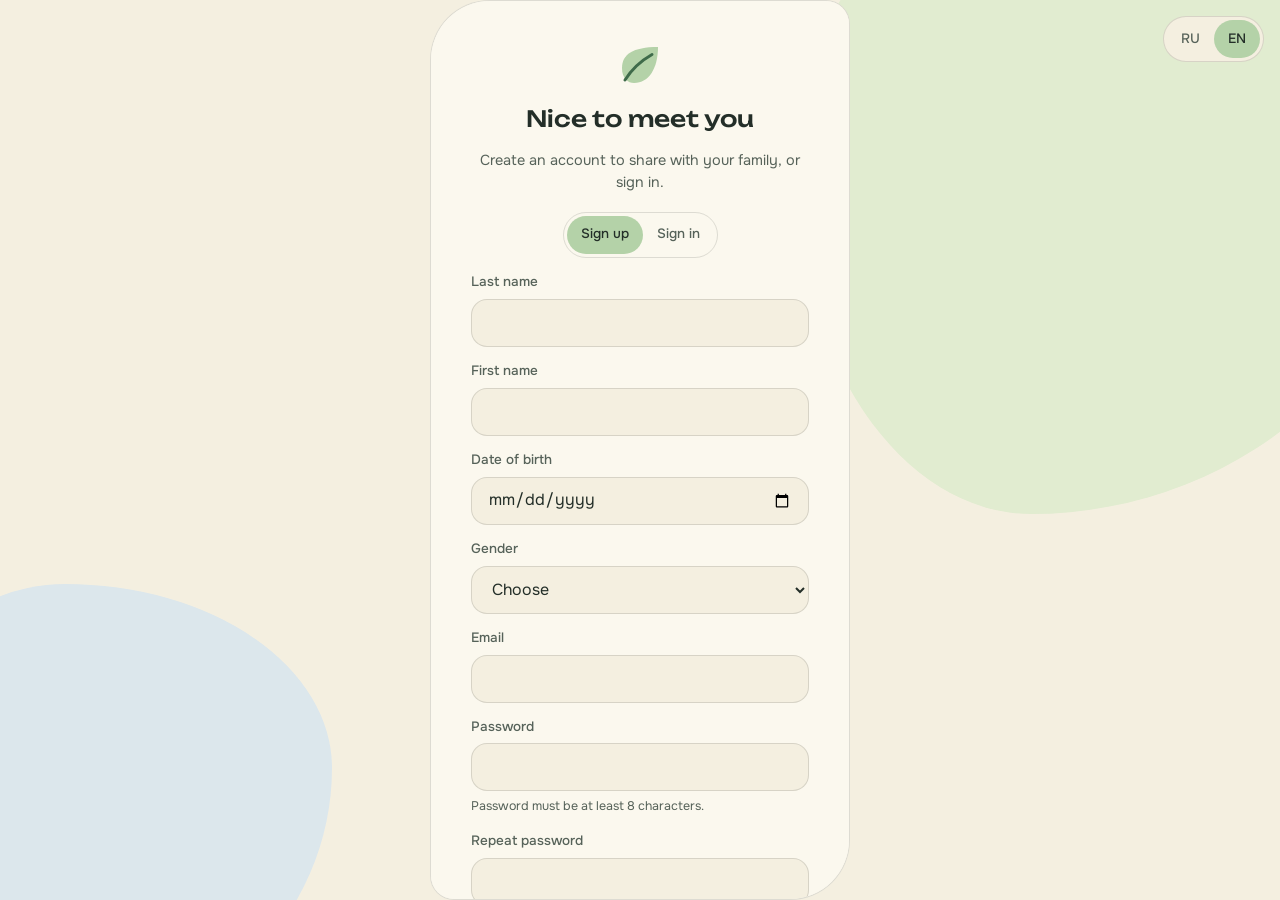
==== index.html @ 19966104 "Add files via upload" ====
<!doctype html>
<html lang="ru">
<head>
  <meta charset="utf-8">
  <meta name="viewport" content="width=device-width, initial-scale=1, viewport-fit=cover">
  <title>Comfortable life</title>
  <meta name="description" content="Comfortable life: дом, заметки, календарь, спорт и здоровье в одном приложении.">
  <meta name="theme-color" content="#F4EFE0" media="(prefers-color-scheme: light)">
  <meta name="theme-color" content="#131A16" media="(prefers-color-scheme: dark)">
  <meta name="color-scheme" content="light dark">
  <meta name="mobile-web-app-capable" content="yes">
  <meta name="apple-mobile-web-app-capable" content="yes">
  <meta name="apple-mobile-web-app-title" content="Comfortable life">
  <meta name="apple-mobile-web-app-status-bar-style" content="default">
  <link rel="manifest" href="manifest.webmanifest">
  <link rel="icon" href="icons/icon.svg" type="image/svg+xml">
  <link rel="apple-touch-icon" href="icons/apple-touch-icon.png">
  <link rel="preconnect" href="https://fonts.googleapis.com">
  <link rel="preconnect" href="https://fonts.gstatic.com" crossorigin>
  <link rel="stylesheet" href="https://fonts.googleapis.com/css2?family=Onest:wght@300;400;500;600&family=Unbounded:wght@400;500;600&display=swap">
  <link rel="stylesheet" href="css/app.css">
</head>
<body>
  <div id="app" class="app" hidden>
    <div class="main-col">
      <header class="top" id="top"></header>
      <main id="view" tabindex="-1"></main>
    </div>
    <nav class="tabbar" id="tabbar"></nav>
  </div>
  <div id="gate" class="gate" hidden></div>
  <div id="toast" role="status" aria-live="polite"></div>
  <noscript><p style="padding:24px;font-family:system-ui,sans-serif">Для работы приложения нужен JavaScript. / This app needs JavaScript.</p></noscript>

  <script src="config.js"></script>
  <script src="js/i18n.js"></script>
  <script src="js/store.js"></script>
  <script src="js/ui.js"></script>
  <script src="js/logic.js"></script>
  <script src="js/e2e.js"></script>
  <script src="js/sync.js"></script>
  <script src="js/account.js"></script>
  <script src="js/auth-ui.js"></script>
  <script src="js/keyboard.js"></script>
  <script src="js/yandex.js"></script>
  <script src="js/view-today.js"></script>
  <script src="js/view-home.js"></script>
  <script src="js/view-notes.js"></script>
  <script src="js/view-calendar.js"></script>
  <script src="js/view-sport.js"></script>
  <script src="js/view-health.js"></script>
  <script src="js/view-family.js"></script>
  <script src="js/view-settings.js"></script>
  <script src="js/assistant.js"></script>
  <script src="js/app.js"></script>
</body>
</html>
---- css/app.css ----
/* Comfortable life — стили приложения. Те же цвета, шрифты и формы, что на сайте:
   кремовый фон, светло-зелёный, серо-голубой, текучие асимметричные углы, тёмный лесной акцент. */
:root {
  --bg: #F4EFE0;
  --bg-2: #EEF0DC;
  --bg-3: #EBEEE2;
  --surface: #FBF8EE;
  --ink: #232E28;
  --muted: #566259;
  --sage: #B4D2A8;
  --leaf: #3F6B4A;
  --mist: #9BB3C1;
  --mist-ink: #3C5C70;
  --tint-sage: #E1ECD0;
  --tint-mist: #DCE7EC;
  --wild: #2A4634;
  --wild-ink: #EEF1E2;
  --wild-accent: #BBD8A2;
  --line: rgba(35, 46, 40, 0.14);
  --warn: #9A4B2E;
  --display: "Unbounded", "Onest", system-ui, sans-serif;
  --body: "Onest", system-ui, -apple-system, "Segoe UI", sans-serif;
  --side: 264px;
  --tab-h: 68px;
  --sat: env(safe-area-inset-top, 0px);
  --sab: env(safe-area-inset-bottom, 0px);
  --sal: env(safe-area-inset-left, 0px);
  --sar: env(safe-area-inset-right, 0px);
  color-scheme: light;
}
@media (prefers-color-scheme: dark) {
  :root {
    --bg: #131A16; --bg-2: #161E19; --bg-3: #151D1C; --surface: #1D2823; --ink: #ECE9DA; --muted: #A5B0A7;
    --sage: #4F7A55; --leaf: #A9CF9E; --mist: #4F6E80; --mist-ink: #ABC5D4; --tint-sage: #223228; --tint-mist: #1E2D36;
    --wild: #0F1A13; --wild-ink: #EBEEDD; --wild-accent: #B9D6A0; --line: rgba(236, 233, 218, 0.16); --warn: #E3A184;
    color-scheme: dark;
  }
}

* { box-sizing: border-box; }
[hidden] { display: none !important; }
html { -webkit-text-size-adjust: 100%; text-size-adjust: 100%; }
body {
  margin: 0;
  background-color: var(--bg);
  background-image: linear-gradient(180deg, var(--bg) 0%, var(--bg-2) 30%, var(--bg) 62%, var(--bg-3) 100%);
  background-attachment: fixed;
  color: var(--ink);
  font-family: var(--body);
  font-size: 16px;
  line-height: 1.55;
  overflow-x: hidden;
}
h1, h2, h3, p { margin: 0; }
a { color: inherit; }
button, input, select, textarea { font: inherit; color: inherit; }
button { cursor: pointer; }
:focus-visible { outline: 2px solid var(--leaf); outline-offset: 3px; border-radius: 8px; }
.grow { flex: 1 1 auto; }
.ic { width: 22px; height: 22px; flex: none; stroke: currentColor; fill: none; stroke-width: 1.7; stroke-linecap: round; stroke-linejoin: round; }
.logo { flex: none; }
.logo-a { fill: var(--sage); }
.logo-b { fill: none; stroke: var(--leaf); stroke-width: 2; stroke-linecap: round; }
.muted { color: var(--muted); font-size: 14.5px; }
.err { color: var(--warn); font-size: 14.5px; min-height: 1.2em; }
.plain { font-size: 16px; }

/* ---------- каркас ---------- */
.app { display: grid; grid-template-columns: var(--side) minmax(0, 1fr); min-height: 100vh; min-height: 100dvh; }
.side {
  position: sticky; top: 0; height: 100vh; height: 100dvh; padding: 24px 16px 24px max(16px, var(--sal));
  display: flex; flex-direction: column; gap: 24px; border-right: 1px solid var(--line); overflow-y: auto;
}
.side nav { display: flex; flex-direction: column; gap: 4px; }
.side-lock { margin-top: auto; justify-content: flex-start; }
.brand { display: flex; align-items: center; gap: 10px; text-decoration: none; font-family: var(--display); font-weight: 500; font-size: 15px; white-space: nowrap; }
.nav-link {
  display: flex; align-items: center; gap: 12px; min-height: 46px; padding: 0 14px; border-radius: 999px;
  text-decoration: none; color: var(--muted); font-weight: 500;
}
.nav-link.active { background: var(--tint-sage); color: var(--ink); }
.nav-link.active .ic { stroke: var(--leaf); }
@media (hover: hover) { .nav-link:hover { color: var(--ink); background: var(--tint-sage); } }

.main-col { min-width: 0; display: flex; flex-direction: column; }
.top {
  position: sticky; top: 0; z-index: 20; display: flex; align-items: center; gap: 10px; min-height: 64px;
  padding: calc(8px + var(--sat)) max(16px, var(--sar), min(3vw, 40px)) 8px max(16px, var(--sal), min(3vw, 40px));
  background: color-mix(in srgb, var(--bg) 84%, transparent); backdrop-filter: blur(10px); -webkit-backdrop-filter: blur(10px);
}
.top-brand { display: none; }
#view { padding: 8px max(16px, var(--sar), min(3vw, 40px)) 56px max(16px, var(--sal), min(3vw, 40px)); outline: none; min-width: 0; }

.seg { display: inline-flex; border: 1px solid var(--line); border-radius: 999px; padding: 3px; flex: none; }
.seg button { border: 0; background: transparent; color: var(--muted); min-height: 38px; padding: 0 14px; border-radius: 999px; font-size: 13.5px; font-weight: 500; }
.seg button[aria-pressed="true"] { background: var(--sage); color: var(--ink); }
.ai-pill {
  display: inline-flex; align-items: center; gap: 8px; min-height: 44px; padding: 0 16px; border-radius: 999px; font-weight: 500; font-size: 14px;
  background: var(--tint-sage); border: 1px solid var(--line); white-space: nowrap;
}
.ai-pill .ic { stroke: var(--leaf); width: 18px; height: 18px; }
@media (hover: hover) { .ai-pill:hover { background: var(--sage); } }

.tabbar {
  display: none; position: fixed; left: 0; right: 0; bottom: 0; z-index: 25; padding: 6px max(8px, var(--sar)) calc(6px + var(--sab)) max(8px, var(--sal));
  background: color-mix(in srgb, var(--bg) 90%, transparent); backdrop-filter: blur(12px); -webkit-backdrop-filter: blur(12px);
  border-top: 1px solid var(--line); justify-content: space-around;
}
.tab { display: flex; flex-direction: column; align-items: center; justify-content: center; gap: 2px; min-height: 52px; text-decoration: none; color: var(--muted); font-size: 11.5px; font-weight: 500; border-radius: 18px; }
.tab.active { color: var(--ink); }
.tab.active .ic { stroke: var(--leaf); }
.tab.active span { color: var(--leaf); }

@media (max-width: 899px) {
  .app { display: block; }
  .side { display: none; }
  .top-brand { display: flex; }
  .top-brand span { font-size: 13.5px; }
  :root { --tab-h: 124px; }
  .tabbar { display: grid; grid-template-columns: repeat(4, minmax(0, 1fr)); gap: 2px 0; }
  #view { padding-bottom: calc(var(--tab-h) + var(--sab) + 28px); }
}
@media (max-width: 899px) and (max-height: 500px) {
  :root { --tab-h: 68px; }
  .tabbar { grid-template-columns: repeat(8, minmax(0, 1fr)); }
}
@media (max-width: 520px) {
  .ai-pill span { display: none; }
  .ai-pill { width: 44px; padding: 0; justify-content: center; }
  .top { gap: 8px; }
  .top-brand span { display: none; }
}
@media (max-width: 340px) { .seg button { padding: 0 9px; font-size: 12.5px; } }

/* ---------- кнопки ---------- */
.btn {
  display: inline-flex; align-items: center; justify-content: center; gap: 8px; min-height: 46px; padding: 0 20px;
  border-radius: 999px; border: 1px solid var(--line); background: transparent; font-weight: 500; font-size: 15px; white-space: nowrap;
}
.btn .ic { width: 18px; height: 18px; }
.btn.primary { background: var(--leaf); border-color: var(--leaf); color: var(--surface); }
.btn.soft { background: var(--tint-sage); }
.btn.danger { color: var(--warn); border-color: color-mix(in srgb, var(--warn) 45%, transparent); }
.btn.wide { width: 100%; }
.btn:disabled { opacity: .55; cursor: default; }
@media (hover: hover) { .btn.soft:hover { background: var(--sage); } .btn.ghost:hover { background: var(--tint-sage); } .btn.primary:hover { filter: brightness(1.08); } }
.icon-btn {
  display: inline-grid; place-items: center; width: 44px; height: 44px; flex: none; border-radius: 50%;
  border: 1px solid var(--line); background: transparent;
}
.icon-btn.primary { background: var(--leaf); border-color: var(--leaf); color: var(--surface); }
.icon-btn.quiet { border-color: transparent; color: var(--muted); }
@media (hover: hover) { .icon-btn:hover { background: var(--tint-sage); } .icon-btn.primary:hover { background: var(--leaf); filter: brightness(1.1); } }
.btn-row { display: flex; flex-wrap: wrap; gap: 10px; }
.link { background: none; border: 0; padding: 10px 6px; color: var(--muted); text-decoration: underline; font-size: 14px; min-height: 44px; }

/* ---------- заголовки экранов ---------- */
.view-head { display: flex; align-items: center; justify-content: space-between; gap: 12px 20px; flex-wrap: wrap; margin: 10px 0 22px; }
.view-head h1 { font-family: var(--display); font-weight: 500; font-size: clamp(1.5rem, 3.6vw, 2.2rem); line-height: 1.15; letter-spacing: -0.01em; }
.view-actions { display: flex; gap: 10px; flex-wrap: wrap; }
.hello { position: relative; display: flex; flex-direction: column; gap: 8px; margin: 14px 0 28px; }
.hello h1 { font-family: var(--display); font-weight: 500; font-size: clamp(1.7rem, 4.4vw, 2.9rem); line-height: 1.12; letter-spacing: -0.02em; text-wrap: balance; }
.lead { color: var(--muted); font-size: clamp(1rem, 1.8vw, 1.15rem); }
.eyebrow { display: inline-flex; align-items: center; gap: 10px; font-size: 12px; font-weight: 500; letter-spacing: 0.14em; text-transform: uppercase; color: var(--muted); }
.eyebrow::before { content: ""; width: 14px; height: 14px; background: var(--sage); border-radius: 0 100% 0 100%; transform: rotate(-8deg); flex: none; }
.section-title, .block h2, h2.room { font-family: var(--display); font-weight: 500; font-size: 1.05rem; margin: 6px 0 14px; }
.block { margin-bottom: 30px; }
.block-head { display: flex; align-items: center; justify-content: space-between; gap: 12px; flex-wrap: wrap; margin-bottom: 14px; }
.block-head h2 { margin: 0; }
p.note { color: var(--muted); font-size: 13.5px; margin: 8px 0 24px; max-width: 70ch; }

/* ---------- карточки: те же асимметричные углы, что на сайте ---------- */
.cards { display: grid; gap: 18px; margin-bottom: 18px; grid-template-columns: repeat(auto-fit, minmax(min(100%, 300px), 1fr)); }
.cards.two { grid-template-columns: repeat(auto-fit, minmax(min(100%, 360px), 1fr)); }
.cards.three { grid-template-columns: repeat(auto-fit, minmax(min(100%, 260px), 1fr)); }
.card { padding: 22px 22px 24px; border-radius: 24px; background: var(--surface); border: 1px solid var(--line); display: flex; flex-direction: column; gap: 14px; min-width: 0; }
.card h2 { font-family: var(--display); font-weight: 500; font-size: 1.02rem; line-height: 1.3; }
.card.c1 { border-radius: 56px 24px 24px 24px; background: var(--tint-sage); border-color: transparent; }
.card.c2 { border-radius: 24px 56px 24px 24px; background: var(--tint-mist); border-color: transparent; }
.card.c3 { border-radius: 24px 24px 56px 24px; }
.card.c4 { border-radius: 24px 24px 24px 56px; background: var(--tint-mist); border-color: transparent; }
.card.c5 { border-radius: 56px 24px 56px 24px; background: var(--tint-sage); border-color: transparent; }
.card-head { display: flex; align-items: center; justify-content: space-between; gap: 12px; min-height: 44px; }
.more-link { display: grid; place-items: center; width: 44px; height: 44px; border-radius: 50%; color: var(--muted); text-decoration: none; }
.empty { display: flex; flex-direction: column; align-items: flex-start; gap: 12px; color: var(--muted); padding: 6px 0; }
.leaf-dot { width: 16px; height: 16px; background: var(--sage); border-radius: 0 100% 0 100%; transform: rotate(-8deg); }
.sub { font-size: 12px; letter-spacing: 0.12em; text-transform: uppercase; color: var(--muted); margin: 10px 0 2px; }

.rows { display: flex; flex-direction: column; gap: 4px; }
.row { display: flex; align-items: center; gap: 14px; min-height: 48px; padding: 6px 12px; border: 0; border-radius: 16px; background: color-mix(in srgb, var(--surface) 70%, transparent); text-align: left; width: 100%; }
.row.static { cursor: default; }
.row .ic { width: 18px; height: 18px; color: var(--leaf); }
.row-time { flex: none; min-width: 64px; font-size: 13px; font-weight: 500; color: var(--leaf); }
.row-main { flex: 1; min-width: 0; overflow-wrap: anywhere; }
.rows.boxed { background: var(--surface); border: 1px solid var(--line); border-radius: 24px; padding: 8px; }
@media (hover: hover) { button.row:hover { background: var(--surface); } }

/* сегодня */
.health-quick, .sport-quick { display: flex; align-items: center; gap: 18px; flex-wrap: wrap; }
.health-quick-side { display: flex; flex-direction: column; gap: 10px; min-width: 0; }
.stat { display: flex; align-items: center; gap: 8px; font-weight: 500; }
.stat .ic { stroke: var(--mist-ink); }
.stepper { display: flex; gap: 10px; }
.pills { display: flex; flex-wrap: wrap; gap: 10px; }
.pill { display: inline-flex; align-items: center; gap: 8px; min-height: 46px; padding: 0 18px; border-radius: 999px; background: var(--surface); border: 1px solid var(--line); font-weight: 500; }
.pill .ic { width: 18px; height: 18px; stroke: var(--leaf); }
.card.c3 .pill { background: var(--tint-sage); }
@media (hover: hover) { .pill:hover { background: var(--sage); } }
.pill-group { display: inline-flex; align-items: center; }
.pill-group .icon-btn { margin-left: 2px; }

/* кольцо */
.ring-wrap { position: relative; width: 104px; height: 104px; flex: none; }
.ring { width: 100%; height: 100%; display: block; }
.ring-track { fill: none; stroke: color-mix(in srgb, var(--ink) 10%, transparent); stroke-width: 10; }
.ring-fill { fill: none; stroke: var(--leaf); stroke-width: 10; stroke-linecap: round; transition: stroke-dashoffset .5s ease; }
.ring-text { position: absolute; inset: 0; display: flex; flex-direction: column; align-items: center; justify-content: center; line-height: 1.1; }
.ring-text .big { font-family: var(--display); font-weight: 500; font-size: 1.5rem; }
.ring-text .small { font-size: 11.5px; color: var(--muted); }

/* ---------- дом ---------- */
.devices { display: grid; gap: 14px; grid-template-columns: repeat(auto-fill, minmax(min(100%, 340px), 1fr)); }
.device { padding: 16px 16px 16px 18px; border-radius: 28px 12px 28px 12px; background: var(--surface); border: 1px solid var(--line); display: flex; flex-direction: column; gap: 12px; min-width: 0; transition: background .2s ease; }
.device.on { background: var(--tint-sage); border-color: transparent; }
.device-top { display: flex; align-items: center; gap: 10px; }
.device-ic { display: grid; place-items: center; width: 44px; height: 44px; border-radius: 50%; background: var(--tint-mist); flex: none; }
.device.on .device-ic { background: var(--sage); }
.device-name { flex: 1; min-width: 0; display: flex; flex-direction: column; line-height: 1.3; }
.device-name b { font-weight: 600; overflow-wrap: anywhere; }
.device-name small { color: var(--muted); font-size: 12.5px; }
.switch { position: relative; flex: none; width: 52px; height: 32px; border-radius: 999px; border: 1px solid var(--line); background: color-mix(in srgb, var(--ink) 12%, transparent); padding: 0; transition: background .2s ease; }
.switch::after { content: ""; position: absolute; inset: -8px; }
.switch .knob { position: absolute; top: 3px; left: 3px; width: 24px; height: 24px; border-radius: 50%; background: var(--surface); box-shadow: 0 1px 3px rgba(0,0,0,.25); transition: transform .2s ease; }
.switch[aria-checked="true"] { background: var(--leaf); border-color: var(--leaf); }
.switch[aria-checked="true"] .knob { transform: translateX(20px); }
.level { display: flex; align-items: center; gap: 12px; }
.level input[type="range"] { flex: 1; min-width: 0; accent-color: var(--leaf); height: 28px; }
.level output { min-width: 46px; text-align: right; font-weight: 500; font-variant-numeric: tabular-nums; }
.scene-list { display: flex; flex-direction: column; gap: 8px; }
.scene-row { display: flex; align-items: center; justify-content: space-between; gap: 12px; }
.scene-row select { width: 46%; flex: none; }

/* ---------- заметки ---------- */
.search {
  width: 100%; max-width: 520px; min-height: 48px; padding: 0 20px; margin-bottom: 20px; border-radius: 999px; border: 1px solid var(--line);
  background: var(--surface); font-size: 16px;
}
.notes-grid { display: grid; gap: 14px; grid-template-columns: repeat(auto-fill, minmax(min(100%, 240px), 1fr)); }
button.note {
  display: flex; flex-direction: column; align-items: flex-start; gap: 8px; text-align: left; padding: 18px 18px 14px; min-height: 120px;
  background: var(--tint-sage); border: 0; border-radius: 40px 16px 40px 16px; min-width: 0;
}
button.note:nth-child(3n+2) { background: var(--tint-mist); border-radius: 16px 40px 16px 40px; }
button.note:nth-child(3n) { background: var(--surface); border: 1px solid var(--line); }
button.note.pinned { outline: 1.5px solid color-mix(in srgb, var(--leaf) 50%, transparent); outline-offset: -1.5px; }
.note-top { display: flex; align-items: flex-start; justify-content: space-between; gap: 8px; width: 100%; }
.note-top b { font-weight: 600; overflow-wrap: anywhere; }
.note-top .ic { width: 16px; height: 16px; color: var(--leaf); }
.note-body { color: var(--muted); font-size: 14.5px; white-space: pre-line; overflow-wrap: anywhere; display: -webkit-box; -webkit-line-clamp: 5; -webkit-box-orient: vertical; overflow: hidden; }
button.note small { color: var(--muted); margin-top: auto; font-size: 12px; }

/* ---------- календарь ---------- */
.cal-layout { display: grid; gap: 18px; grid-template-columns: minmax(0, 1.5fr) minmax(0, 1fr); align-items: start; }
.cal-card { background: var(--surface); }
.cal-nav { display: flex; align-items: center; gap: 8px; }
.cal-month { flex: 1; text-align: center; font-family: var(--display); font-weight: 500; font-size: 1.05rem; }
.cal-grid { display: grid; grid-template-columns: repeat(7, minmax(0, 1fr)); gap: 6px; }
.cal-wd { text-align: center; font-size: 12px; letter-spacing: 0.08em; text-transform: uppercase; color: var(--muted); padding: 4px 0; }
.cal-day { position: relative; aspect-ratio: 1; min-height: 40px; border: 1px solid transparent; border-radius: 40% 60% 55% 45% / 50% 45% 55% 50%; background: transparent; display: grid; place-items: center; font-weight: 500; font-variant-numeric: tabular-nums; }
.cal-day.today { border-color: var(--leaf); }
.cal-day.sel { background: var(--leaf); color: var(--surface); border-color: var(--leaf); }
.cal-day .dot { position: absolute; bottom: 18%; left: 50%; width: 5px; height: 5px; margin-left: -2.5px; border-radius: 50%; background: var(--leaf); }
.cal-day.sel .dot { background: var(--surface); }
@media (hover: hover) { .cal-day:hover:not(.sel) { background: var(--tint-sage); } }
@media (max-width: 860px) { .cal-layout { grid-template-columns: minmax(0, 1fr); } }

/* ---------- спорт и здоровье ---------- */
.sport-week { display: flex; align-items: center; gap: 22px; flex-wrap: wrap; }
.stats { display: flex; gap: 22px; flex-wrap: wrap; }
.stats div { display: flex; flex-direction: column; line-height: 1.25; }
.stats b { font-family: var(--display); font-weight: 500; font-size: 1.5rem; }
.stats span { font-size: 13px; color: var(--muted); max-width: 11ch; }
.bars { display: grid; grid-template-columns: repeat(7, minmax(0, 1fr)); gap: 6px; }
.bar-col { display: flex; flex-direction: column; align-items: center; gap: 4px; min-width: 0; }
.bar-val { font-size: 11.5px; color: var(--muted); min-height: 16px; font-variant-numeric: tabular-nums; white-space: nowrap; }
.bar-track { position: relative; width: 100%; height: 110px; display: flex; align-items: flex-end; justify-content: center; }
.bar-fill { display: block; width: 62%; max-width: 30px; min-height: 3px; border-radius: 10px 10px 4px 4px; background: var(--sage); transition: height .4s ease; }
.bar-fill.today { background: var(--leaf); }
.bar-goal { position: absolute; left: 0; right: 0; border-top: 1.5px dashed color-mix(in srgb, var(--ink) 30%, transparent); }
.bar-lab { font-size: 12px; color: var(--muted); }
.big-n { font-family: var(--display); font-weight: 500; font-size: 1rem; }
.drops { display: flex; flex-wrap: wrap; gap: 4px; }
.drop { display: grid; place-items: center; width: 44px; height: 44px; border: 0; background: transparent; border-radius: 50%; color: var(--mist-ink); }
.drop .ic { width: 26px; height: 26px; }
.drop.on .ic { fill: var(--mist); stroke: var(--mist-ink); }
.meter { display: flex; flex-direction: column; gap: 8px; }
.meter-top { display: flex; align-items: center; justify-content: space-between; gap: 10px; }
.meter-l { display: flex; align-items: center; gap: 8px; font-weight: 500; }
.meter-l .ic { width: 20px; height: 20px; stroke: var(--mist-ink); }
.meter-bar { height: 12px; border-radius: 999px; background: color-mix(in srgb, var(--ink) 10%, transparent); overflow: hidden; }
.meter-bar i { display: block; height: 100%; border-radius: 999px; background: var(--leaf); transition: width .4s ease; }
.moods { display: grid; grid-template-columns: repeat(5, minmax(0, 1fr)); gap: 10px; }
.mood { display: flex; flex-direction: column; align-items: center; gap: 4px; padding: 10px 4px; min-height: 76px; border-radius: 22px; border: 1px solid var(--line); background: var(--bg-2); color: var(--muted); font-size: 12px; }
.mood .ic { width: 30px; height: 30px; }
.mood.on { background: var(--sage); border-color: var(--leaf); color: var(--ink); }
.mood span { text-align: center; line-height: 1.15; }

/* ---------- семья ---------- */
.members { display: grid; gap: 12px; grid-template-columns: repeat(auto-fill, minmax(min(100%, 220px), 1fr)); }
.member { display: flex; align-items: center; gap: 12px; min-height: 64px; padding: 10px 16px 10px 12px; border-radius: 999px; background: var(--surface); border: 1px solid var(--line); text-align: left; }
.avatar { display: grid; place-items: center; width: 42px; height: 42px; border-radius: 58% 42% 55% 45% / 45% 58% 42% 55%; color: #fff; font-family: var(--display); font-weight: 500; flex: none; }
.member-name { flex: 1; min-width: 0; font-weight: 500; overflow-wrap: anywhere; }
.badge { font-size: 11.5px; letter-spacing: 0.08em; text-transform: uppercase; color: var(--leaf); }
.swatches { display: flex; flex-wrap: wrap; gap: 6px; }
.swatch { width: 44px; height: 44px; border-radius: 50%; border: 3px solid transparent; background-clip: padding-box; box-shadow: inset 0 0 0 2px var(--surface); }
.swatch[aria-checked="true"] { border-color: var(--ink); }
.more-list { display: flex; flex-direction: column; gap: 10px; }
.more-item { display: flex; align-items: center; gap: 14px; min-height: 68px; padding: 10px 18px 10px 14px; text-decoration: none; background: var(--surface); border: 1px solid var(--line); border-radius: 32px 14px 32px 14px; }
.more-ic { display: grid; place-items: center; width: 44px; height: 44px; border-radius: 50%; background: var(--tint-sage); flex: none; }
.more-ic .ic { stroke: var(--leaf); }
.more-t { flex: 1; display: flex; flex-direction: column; line-height: 1.3; min-width: 0; }
.more-t small { color: var(--muted); }
.more-item > .ic { color: var(--muted); }

/* ---------- формы ---------- */
.field { display: flex; flex-direction: column; gap: 6px; min-width: 0; }
.field-l { font-size: 13.5px; font-weight: 500; color: var(--muted); }
.field-h { font-size: 12.5px; color: var(--muted); }
.field input, .field select, .field textarea, .gate-form input, .ai-form input {
  width: 100%; min-height: 48px; padding: 0 16px; border-radius: 16px; border: 1px solid var(--line); background: var(--bg); font-size: 16px;
}
.field textarea { padding: 12px 16px; resize: vertical; min-height: 140px; line-height: 1.5; }
.field input:disabled { opacity: .5; }
.fields-2 { display: grid; gap: 14px; grid-template-columns: repeat(auto-fit, minmax(min(100%, 220px), 1fr)); }
.check { display: flex; align-items: center; gap: 12px; min-height: 44px; font-weight: 500; }
.check input { width: 22px; height: 22px; accent-color: var(--leaf); flex: none; }

/* ---------- окна ---------- */
dialog.sheet {
  border: 0; padding: 0; width: min(520px, calc(100vw - 24px)); max-height: min(90vh, 90dvh); border-radius: 36px 16px 36px 16px;
  background: var(--surface); color: var(--ink); box-shadow: 0 30px 80px -24px rgba(0, 0, 0, .5); overflow: hidden;
}
dialog.sheet[open] { display: flex; }
dialog.sheet::backdrop { background: rgba(16, 26, 20, .5); backdrop-filter: blur(2px); }
.sheet-form { display: flex; flex-direction: column; width: 100%; min-height: 0; max-height: inherit; }
.sheet-head { display: flex; align-items: center; justify-content: space-between; gap: 12px; padding: 18px 18px 10px 24px; background: var(--tint-sage); }
.sheet-head h2 { font-family: var(--display); font-weight: 500; font-size: 1.1rem; overflow-wrap: anywhere; }
.sheet-body { padding: 20px 24px 8px; display: flex; flex-direction: column; gap: 16px; overflow-y: auto; min-height: 0; }
.sheet-foot { display: flex; flex-wrap: wrap; gap: 10px; padding: 14px 24px calc(20px + var(--sab)); align-items: center; }
@media (max-width: 600px) {
  dialog.sheet { width: calc(100vw - 16px); margin: auto auto max(8px, var(--sab)); border-radius: 32px; }
  .sheet-foot .btn { flex: 1 1 auto; }
  .sheet-foot .grow { display: none; }
}

/* ---------- уведомление ---------- */
#toast {
  position: fixed; left: 50%; bottom: 24px; z-index: 90; transform: translate(-50%, 20px); opacity: 0; pointer-events: none;
  background: var(--wild); color: var(--wild-ink); padding: 12px 22px; border-radius: 999px; font-size: 14.5px; max-width: calc(100vw - 32px); text-align: center;
  transition: opacity .25s ease, transform .25s ease;
}
#toast.show { opacity: 1; transform: translate(-50%, 0); }
@media (max-width: 899px) { #toast { bottom: calc(var(--tab-h) + var(--sab) + 16px); } }

/* ---------- вход: PIN и знакомство ---------- */
.gate { position: fixed; inset: 0; z-index: 60; display: grid; place-items: center; padding: 24px; overflow: auto; background: var(--bg); }
.blob { position: absolute; pointer-events: none; border-radius: 42% 58% 63% 37% / 45% 40% 60% 55%; animation: morph 16s ease-in-out infinite alternate, drift 28s ease-in-out infinite alternate; }
.blob.b1 { width: min(70vw, 640px); aspect-ratio: 1; background: var(--tint-sage); right: -12%; top: -14%; }
.blob.b2 { width: min(52vw, 460px); aspect-ratio: 1; background: var(--tint-mist); left: -10%; bottom: -16%; animation-delay: -6s, -9s; }
@keyframes morph { 0% { border-radius: 42% 58% 63% 37% / 45% 40% 60% 55%; } 50% { border-radius: 60% 40% 38% 62% / 55% 62% 38% 45%; } 100% { border-radius: 38% 62% 55% 45% / 62% 38% 62% 38%; } }
@keyframes drift { 0% { transform: translate(0, 0) rotate(0); } 100% { transform: translate(24px, 30px) rotate(14deg); } }
.gate-lang { position: absolute; top: calc(16px + var(--sat)); right: 16px; z-index: 2; background: var(--bg); }
.gate-card {
  position: relative; z-index: 1; width: min(420px, 100%); padding: clamp(26px, 5vw, 40px); background: var(--surface); border: 1px solid var(--line);
  border-radius: 60px 24px 60px 24px; display: flex; flex-direction: column; align-items: center; gap: 16px; text-align: center;
}
.gate-card h1 { font-family: var(--display); font-weight: 500; font-size: 1.4rem; line-height: 1.25; }
.gate-card > div { width: 100%; display: flex; flex-direction: column; gap: 14px; align-items: center; }
.gate-form { width: 100%; display: flex; flex-direction: column; gap: 12px; }
.gate-form input { text-align: center; border-radius: 999px; }

/* ---------- ассистент ---------- */
.ai {
  position: fixed; z-index: 50; right: max(24px, var(--sar)); bottom: max(24px, var(--sab)); width: min(400px, calc(100vw - 32px)); max-height: min(620px, 78vh);
  display: flex; flex-direction: column; background: var(--surface); color: var(--ink); border: 1px solid var(--line); border-radius: 28px 28px 28px 10px;
  box-shadow: 0 30px 70px -30px color-mix(in srgb, var(--ink) 60%, transparent); overflow: hidden;
}
.ai-head { display: flex; align-items: center; justify-content: space-between; gap: 12px; padding: 12px 12px 12px 20px; background: var(--tint-sage); }
.ai-head b { font-family: var(--display); font-weight: 500; font-size: 1rem; }
.ai-log { flex: 1 1 auto; min-height: 140px; overflow-y: auto; padding: 14px 16px; display: flex; flex-direction: column; gap: 10px; }
.msg { max-width: 88%; padding: 10px 14px; border-radius: 18px; font-size: 15px; line-height: 1.5; overflow-wrap: anywhere; white-space: pre-line; }
.msg.bot { align-self: flex-start; background: var(--tint-mist); border-bottom-left-radius: 6px; }
.msg.me { align-self: flex-end; background: var(--sage); border-bottom-right-radius: 6px; }
.ai-hints { padding: 0 16px 8px; }
.hint-toggle { display: inline-flex; align-items: center; gap: 8px; border: 0; background: transparent; color: var(--muted); font-size: 13px; padding: 0 4px; min-height: 40px; }
.hint-toggle .ic { width: 16px; height: 16px; transition: transform .25s ease; transform: rotate(180deg); }
.ai-hints.closed .hint-toggle .ic { transform: none; }
.ai-chips { display: flex; flex-wrap: wrap; gap: 8px; }
.ai-hints.closed .ai-chips { display: none; }
.chip { font-size: 13.5px; background: var(--bg-2); border: 1px solid var(--line); border-radius: 999px; padding: 0 14px; min-height: 40px; }
.ai-form { display: flex; gap: 8px; padding: 12px 14px calc(14px + var(--sab) * 0); border-top: 1px solid var(--line); }
.ai-form input { border-radius: 999px; min-height: 46px; }
.ai-form button { flex: none; width: 46px; height: 46px; border: 0; border-radius: 50%; background: var(--leaf); color: var(--surface); display: grid; place-items: center; }
.ai-form button .ic { width: 20px; height: 20px; }
@media (max-width: 560px) {
  .ai { left: max(8px, var(--sal)); right: max(8px, var(--sar)); bottom: max(8px, var(--sab)); width: auto; max-height: 82vh; max-height: 82dvh; border-radius: 28px; }
}
@media (max-height: 500px) and (orientation: landscape) { .ai { max-height: 92vh; } .side { display: none; } }

@media (prefers-reduced-motion: reduce) {
  .blob { animation: none; }
  * { transition-duration: 0.01ms !important; }
}

/* синхронизация */
.field textarea.code { font-family: ui-monospace, SFMono-Regular, Menlo, monospace; font-size: 13px; min-height: 110px; word-break: break-all; }
.card .btn-row { margin-top: 2px; }

/* аккаунт */
.acc-id { display: flex; flex-direction: column; gap: 4px; padding: 14px 16px; border-radius: 20px; background: color-mix(in srgb, var(--surface) 70%, transparent); }
.acc-id-row { display: flex; align-items: center; justify-content: space-between; gap: 10px; }
.acc-id-row b { font-family: ui-monospace, SFMono-Regular, Menlo, monospace; font-size: 1.25rem; letter-spacing: 0.06em; overflow-wrap: anywhere; }
.invite { padding: 14px 16px; border-radius: 20px; background: var(--sage); display: flex; flex-direction: column; gap: 10px; }
.sub-h { font-size: 12px; letter-spacing: 0.12em; text-transform: uppercase; color: var(--muted); font-weight: 500; margin-top: 6px; }
.row small.muted { white-space: nowrap; font-family: ui-monospace, SF Mono, Menlo, monospace; font-size: 12px; }

/* ================= версия 0.4: приложение рассчитано на телефон ================= */
/* на широком экране (планшет, компьютер) приложение остаётся колонкой телефонной ширины */
.app { display: block; }
.side { display: none; }
.main-col { max-width: 640px; margin: 0 auto; width: 100%; }
.top-brand { display: flex; }
.tabbar { display: grid; grid-template-columns: repeat(4, minmax(0, 1fr)); gap: 2px 0; max-width: 640px; margin: 0 auto; border-radius: 22px 22px 0 0; }
:root { --tab-h: 124px; }
#view { padding-bottom: calc(var(--tab-h) + var(--sab) + 28px); }
@media (max-height: 500px) { :root { --tab-h: 68px; } .tabbar { grid-template-columns: repeat(8, minmax(0, 1fr)); } }
@media (min-width: 700px) { .tabbar { left: 50%; right: auto; width: 640px; transform: translateX(-50%); } }
.cards, .cards.two, .cards.three { grid-template-columns: minmax(0, 1fr); }
.top-brand span { font-size: 13.5px; }
@media (max-width: 380px) { .top-brand span { display: none; } }

.small { font-size: 13px; }
.banner { padding: 12px 16px; border-radius: 16px 28px 16px 28px; background: var(--tint-sage); font-size: 14.5px; margin-bottom: 14px; }
.auth-form { display: flex; flex-direction: column; gap: 14px; margin-top: 14px; text-align: left; }
.auth-holder .seg { margin-top: 4px; }
.gate-card .auth-form input, .gate-card .auth-form select { text-align: left; }
.gate-card { max-height: 100dvh; overflow-y: auto; }
.btn.wide { width: 100%; justify-content: center; }
.fields-2.off { opacity: .5; }

.hello-top { display: flex; align-items: center; justify-content: space-between; gap: 8px; }
.hello h1 { font-size: clamp(1.6rem, 7vw, 2.2rem); }

/* отметки и галочки */
.tick { width: 24px; height: 24px; border-radius: 50%; border: 2px solid color-mix(in srgb, var(--leaf) 70%, transparent); display: inline-grid; place-items: center; flex: none; color: var(--surface); background: transparent; }
.tick.on { background: var(--leaf); border-color: var(--leaf); }
.tick .ic { width: 16px; height: 16px; stroke-width: 2.4; }
.tick-btn { position: relative; flex: none; width: 44px; height: 44px; display: grid; place-items: center; border: 0; background: transparent; padding: 0; }
.row-split { display: flex; align-items: center; gap: 0; }
.row-split .row { flex: 1; min-width: 0; }
.row.dose.done .row-main { text-decoration: line-through; color: var(--muted); }
.row .tick { margin-left: auto; }

/* заметки */
article.note {
  display: flex; align-items: flex-start; gap: 2px; padding: 6px 12px 6px 4px; margin-bottom: 12px; min-width: 0;
  background: var(--tint-sage); border-radius: 36px 16px 36px 16px;
}
article.note:nth-child(3n+2) { background: var(--tint-mist); border-radius: 16px 36px 16px 36px; }
article.note:nth-child(3n) { background: var(--surface); border: 1px solid var(--line); }
article.note.pinned { outline: 1.5px solid color-mix(in srgb, var(--leaf) 50%, transparent); outline-offset: -1.5px; }
article.note.done .note-top b, article.note.done .note-body { text-decoration: line-through; color: var(--muted); }
.note-main { flex: 1; min-width: 0; display: flex; flex-direction: column; align-items: flex-start; gap: 6px; text-align: left; padding: 12px 4px 10px 0; border: 0; background: transparent; }
.note-meta { display: flex; align-items: center; gap: 10px; color: var(--muted); font-size: 12px; }
.notes-grid { grid-template-columns: minmax(0, 1fr); gap: 0; }
.chip-fam { display: inline-flex; align-items: center; gap: 4px; padding: 2px 9px; border-radius: 999px; background: var(--sage); color: var(--ink); font-size: 11.5px; font-weight: 500; white-space: nowrap; }
.chip-fam .ic { width: 13px; height: 13px; stroke: var(--leaf); }

/* настройка «Сегодня» */
.block-row { gap: 6px; }
.block-row.off .row-main { color: var(--muted); }
.icon-btn.flip .ic { transform: rotate(180deg); }
.icon-btn:disabled { opacity: .35; }
.moods.compact .mood { min-height: 52px; padding: 8px 4px; }
.today-toggle { display: flex; align-items: center; justify-content: space-between; gap: 12px; margin-top: 12px; padding-top: 12px; border-top: 1px solid var(--line); font-size: 14px; color: var(--muted); }

/* лекарства */
.med { padding: 12px 0; border-top: 1px solid var(--line); }
.med:first-of-type { border-top: 0; }
.med-top { display: flex; align-items: center; gap: 10px; }
.med-top small { color: var(--muted); }
.med-top .grow { flex: 1; }
.dose-chips { display: flex; flex-wrap: wrap; gap: 8px; margin-top: 6px; }
.dose-chip { display: inline-flex; align-items: center; gap: 6px; min-height: 40px; padding: 0 16px; border-radius: 999px; border: 1px solid var(--line); background: var(--bg-2); font-weight: 500; }
.dose-chip.on { background: var(--leaf); border-color: var(--leaf); color: var(--surface); }
.dose-chip .ic { width: 14px; height: 14px; stroke-width: 2.6; stroke: currentColor; }
.time-list { display: flex; flex-direction: column; gap: 10px; align-items: flex-start; }
.time-row { display: flex; align-items: center; gap: 8px; }

/* дом */
.eco-row .row-main { display: flex; flex-direction: column; gap: 2px; }
.eco-row small { font-size: 13px; }

/* семья */
.members { grid-template-columns: minmax(0, 1fr); }
.member.static { border-radius: 28px; flex-wrap: wrap; }
.member-name { display: flex; flex-direction: column; gap: 2px; }
.member-name small { font-size: 13px; }
.join-code { display: flex; flex-direction: column; gap: 4px; margin: 14px 0 8px; }
.code-big { font-family: var(--display); font-size: 2rem; letter-spacing: .12em; }

/* ассистент: на телефоне — шторка снизу, по кнопке — на весь экран */
.ai-head-btns { display: flex; gap: 4px; }
.ai { right: 0; left: 0; bottom: 0; margin: 0 auto; width: min(640px, 100vw); max-height: 82dvh; border-radius: 28px 28px 0 0; }
.ai.fs { top: 0; max-height: none; height: 100dvh; border-radius: 0; }
.ai.fs .ai-log { min-height: 0; }
.ai-log { min-height: 200px; }
.msg.typing { opacity: .6; letter-spacing: .2em; }
.ai-form { padding-bottom: calc(14px + var(--sab)); }

/* ===== v0.5: компактная нижняя панель, отступы, клавиатура, нормы, мини-календарь ===== */
.tabbar { grid-template-columns: repeat(var(--tab-cols, 4), minmax(0, 1fr)); padding: 4px max(8px, var(--sar)) calc(2px + var(--sab) * .6) max(8px, var(--sal)); border-radius: 18px 18px 0 0; }
.tab { min-height: 46px; gap: 1px; font-size: 11px; }
.tab .ic { width: 22px; height: 22px; }
@media (max-height: 500px) { .tabbar { grid-template-columns: repeat(var(--tab-cols, 4), minmax(0, 1fr)); } }
#view { padding-bottom: calc(var(--tab-h) + var(--sab) + 24px); }
#view > .card, #view > .block, #view > section { margin-bottom: 18px; }
#view > .cards { margin-bottom: 18px; }

.norm { display: flex; align-items: center; justify-content: space-between; gap: 10px; padding: 8px 0 0; }
.norm-l { color: var(--muted); font-size: .88rem; }
.norm-v { min-height: 40px; padding: 0 14px; border-radius: 999px; border: 1px solid var(--line); background: var(--surface); color: var(--ink); font: inherit; font-weight: 600; }
.ok-line { color: var(--leaf); }
.pick-row { cursor: pointer; }
.pick-row input { width: 24px; height: 24px; flex: none; accent-color: var(--leaf); }

.card-head { display: flex; align-items: center; justify-content: space-between; gap: 8px; }
.card-tools { display: flex; align-items: center; gap: 2px; }
.mini-wrap { display: grid; grid-template-columns: minmax(0, 1.25fr) minmax(0, 1fr); gap: 14px; align-items: start; }
.mini-grid { display: grid; grid-template-columns: repeat(7, minmax(0, 1fr)); gap: 2px; }
.mini-wd { text-align: center; font-size: .72rem; color: var(--muted); padding-bottom: 2px; }
.mini-day { position: relative; aspect-ratio: 1; min-height: 32px; border: 0; border-radius: 50%; background: transparent; color: var(--ink); font: inherit; font-size: .85rem; display: grid; place-items: center; padding: 0; cursor: pointer; }
.mini-day.today { box-shadow: inset 0 0 0 1.5px var(--leaf); }
.mini-day.sel { background: var(--leaf); color: var(--surface); }
.mini-day .dot { position: absolute; bottom: 3px; left: 50%; width: 4px; height: 4px; margin-left: -2px; border-radius: 50%; background: var(--leaf); }
.mini-day.sel .dot { background: var(--surface); }
.mini-side { display: flex; flex-direction: column; gap: 6px; min-width: 0; border-left: 1px solid var(--line); padding-left: 12px; }
.mini-date { font-weight: 600; font-size: .9rem; }
.mini-ev { display: flex; flex-direction: column; align-items: flex-start; text-align: left; gap: 1px; width: 100%; padding: 7px 9px; border: 0; border-radius: 12px; background: var(--tint-sage); color: var(--ink); font: inherit; cursor: pointer; min-width: 0; }
.mini-ev-t { font-size: .74rem; color: var(--muted); }
.mini-ev-n { font-size: .88rem; overflow-wrap: anywhere; }

/* собственная клавиатура в стиле iPhone: светлая и тёмная */
.vkb {
  --kb-bg: #D1D4D9; --kb-key: #FFFFFF; --kb-fn: #AEB3BE; --kb-text: #000; --kb-shadow: #898A8D; --kb-blue: #007AFF; --kb-bar: #D1D4D9; --kb-pop: #FFFFFF;
  position: fixed; left: 0; right: 0; bottom: 0; z-index: 100; max-width: 640px; margin: 0 auto;
  background: var(--kb-bg); color: var(--kb-text); font-family: -apple-system, BlinkMacSystemFont, "SF Pro Text", system-ui, "Segoe UI", Roboto, sans-serif;
  touch-action: manipulation; user-select: none; -webkit-user-select: none; -webkit-touch-callout: none; -webkit-tap-highlight-color: transparent;
}
@media (prefers-color-scheme: dark) { .vkb { --kb-bg: #2B2B2D; --kb-key: #6B6B6D; --kb-fn: #454547; --kb-text: #fff; --kb-shadow: #1A1A1B; --kb-bar: #2B2B2D; --kb-pop: #6B6B6D; } }
.vkb[hidden] { display: none; }
.vkb-bar { height: 44px; display: flex; justify-content: flex-end; align-items: center; padding: 0 16px; background: var(--kb-bar); border-top: .5px solid rgba(0,0,0,.25); }
.vkb-done { padding: 10px 6px; color: var(--kb-blue); font-size: 17px; font-weight: 600; cursor: pointer; }
.vkb-keys { display: flex; flex-direction: column; gap: 11px; padding: 8px 3px calc(8px + var(--sab)); }
.kr { display: flex; gap: 6px; justify-content: center; }
.kr.r2 { padding: 0 5%; }
.kr.r3 { gap: 6px; }
.k { flex: 1 1 0; min-width: 0; height: 42px; border-radius: 5px; background: var(--kb-key); color: var(--kb-text); box-shadow: 0 1px 0 var(--kb-shadow);
  display: grid; place-items: center; font-size: 23px; font-weight: 400; line-height: 1; cursor: pointer; position: relative; }
.k.down { background: var(--kb-fn); }
.k-fn { background: var(--kb-fn); font-size: 16px; }
.k-fn.down, .k-fn.on { background: var(--kb-key); }
.k-wide { flex: 1.45 1 0; }
.k-small { font-size: 16px; }
.k-mode { flex: 1.25 1 0; }
.k-globe { flex: 1.25 1 0; }
.k-space { flex: 5.5 1 0; font-size: 16px; }
.k-ret { flex: 2.4 1 0; font-size: 16px; }
.k-go { background: var(--kb-blue); color: #fff; box-shadow: 0 1px 0 rgba(0,0,0,.35); font-size: 16px; }
.k-go.down { background: #005FCC; }
.kr.num .k { height: 46px; font-size: 26px; }
.kpop { position: absolute; z-index: 5; display: flex; justify-content: center; align-items: center; height: 56px; background: var(--kb-pop); color: var(--kb-text);
  border-radius: 10px; font-size: 32px; box-shadow: 0 2px 10px rgba(0,0,0,.3); pointer-events: none; }
.kpop span { display: grid; place-items: center; min-width: 100%; }
.kpop.kalts { gap: 2px; padding: 4px; pointer-events: none; }
.kpop.kalts .alt { min-width: 36px; height: 46px; border-radius: 6px; font-size: 26px; }
.kpop.kalts .alt.on { background: var(--kb-blue); color: #fff; }
dialog .vkb { position: fixed; }
body.kb-open { --kbp: calc(var(--kb-h, 0px) + 24px); }
body.kb-open #view { padding-bottom: var(--kbp); }
body.kb-open .tabbar { display: none; }
body.kb-open .ai { bottom: var(--kb-h, 0px); max-height: calc(100dvh - var(--kb-h, 0px) - 8px); }
body.kb-open .ai.fs { height: calc(100dvh - var(--kb-h, 0px)); }
body.kb-open dialog.sheet { margin-bottom: var(--kb-h, 0px); max-height: calc(100dvh - var(--kb-h, 0px) - 12px); }
body.kb-open #toast { bottom: calc(var(--kb-h, 0px) + 12px); }

/* ===== v0.5.1: без верхней панели, плавающие кнопки, сворачиваемые настройки ===== */
.top { position: static; min-height: 0; height: 0; padding: 0; background: none; backdrop-filter: none; -webkit-backdrop-filter: none; overflow: visible; }
.top-brand { display: none !important; }
#view { padding-top: calc(var(--sat) + 18px); }
.fabs { position: fixed; z-index: 30; right: max(14px, var(--sar), calc(50vw - 306px)); bottom: calc(var(--tab-h) + var(--sab) + 12px); display: flex; flex-direction: column; gap: 10px; }
.fab { width: 48px; height: 48px; border-radius: 50%; border: 1px solid var(--line); background: var(--surface); color: var(--ink); display: grid; place-items: center; padding: 0; cursor: pointer; box-shadow: 0 8px 22px -10px color-mix(in srgb, var(--ink) 55%, transparent); }
.fab .ic { stroke: var(--leaf); width: 22px; height: 22px; }
.ai-fab { background: var(--tint-sage); }
body.kb-open .fabs { display: none; }

.mini-wrap.solo { grid-template-columns: minmax(0, 1fr); }
.mini-wrap.solo .mini-day { min-height: 38px; font-size: .95rem; }

.folds { display: flex; flex-direction: column; gap: 12px; }
details.fold { padding: 0; gap: 0; }
details.fold > summary { list-style: none; display: flex; align-items: center; justify-content: space-between; gap: 12px; min-height: 60px; padding: 14px 22px; cursor: pointer; font-family: var(--display); font-weight: 500; font-size: 1.02rem; }
details.fold > summary::-webkit-details-marker { display: none; }
details.fold > summary .ic { flex: none; color: var(--muted); transition: transform .2s; }
details.fold[open] > summary .ic { transform: rotate(90deg); }
details.fold > .fold-body { display: flex; flex-direction: column; gap: 14px; padding: 0 22px 22px; }
.vkb-bar .k.vkb-done { flex: none; height: auto; display: block; background: none; box-shadow: none; font-size: 17px; }
.rec-key { font-family: ui-monospace, SFMono-Regular, Menlo, Consolas, monospace; font-size: 1.15rem; letter-spacing: .06em; line-height: 1.6; padding: 14px 16px; border-radius: 16px; background: var(--tint-sage); word-break: break-all; text-align: center; user-select: all; }
.member-name .fp { font-size: .72rem; letter-spacing: .03em; }
.auth-form h3 { font-family: var(--display); font-weight: 500; font-size: 1.1rem; }
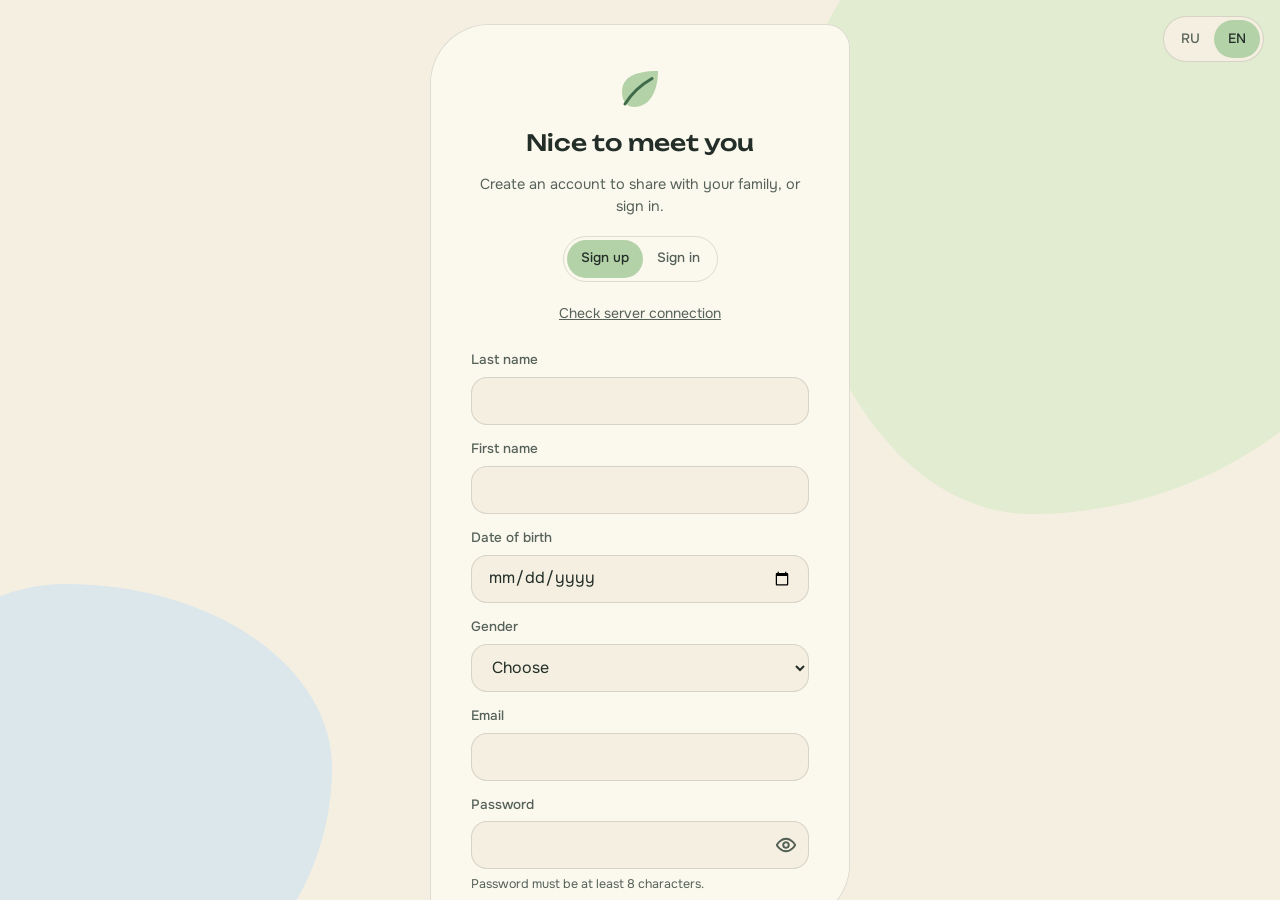
==== commit 8b4378ba: "Add files via upload" ====
--- a/index.html
+++ b/index.html
@@ -2,7 +2,7 @@
 <html lang="ru">
 <head>
   <meta charset="utf-8">
-  <meta name="viewport" content="width=device-width, initial-scale=1, viewport-fit=cover">
+  <meta name="viewport" content="width=device-width, initial-scale=1, viewport-fit=cover, maximum-scale=1">
   <title>Comfortable life</title>
   <meta name="description" content="Comfortable life: дом, заметки, календарь, спорт и здоровье в одном приложении.">
   <meta name="theme-color" content="#F4EFE0" media="(prefers-color-scheme: light)">
@@ -42,6 +42,7 @@
   <script src="js/account.js"></script>
   <script src="js/auth-ui.js"></script>
   <script src="js/keyboard.js"></script>
+  <script src="js/pwd.js"></script>
   <script src="js/yandex.js"></script>
   <script src="js/view-today.js"></script>
   <script src="js/view-home.js"></script>
--- a/css/app.css
+++ b/css/app.css
@@ -363,7 +363,7 @@
 @media (max-width: 899px) { #toast { bottom: calc(var(--tab-h) + var(--sab) + 16px); } }
 
 /* ---------- вход: PIN и знакомство ---------- */
-.gate { position: fixed; inset: 0; z-index: 60; display: grid; place-items: center; padding: 24px; overflow: auto; background: var(--bg); }
+.gate { position: fixed; inset: 0; z-index: 60; display: grid; place-items: center; padding: 24px; overflow-y: auto; overflow-x: hidden; overscroll-behavior: none; background: var(--bg); }
 .blob { position: absolute; pointer-events: none; border-radius: 42% 58% 63% 37% / 45% 40% 60% 55%; animation: morph 16s ease-in-out infinite alternate, drift 28s ease-in-out infinite alternate; }
 .blob.b1 { width: min(70vw, 640px); aspect-ratio: 1; background: var(--tint-sage); right: -12%; top: -14%; }
 .blob.b2 { width: min(52vw, 460px); aspect-ratio: 1; background: var(--tint-mist); left: -10%; bottom: -16%; animation-delay: -6s, -9s; }
@@ -555,7 +555,7 @@
   --kb-bg: #D1D4D9; --kb-key: #FFFFFF; --kb-fn: #AEB3BE; --kb-text: #000; --kb-shadow: #898A8D; --kb-blue: #007AFF; --kb-bar: #D1D4D9; --kb-pop: #FFFFFF;
   position: fixed; left: 0; right: 0; bottom: 0; z-index: 100; max-width: 640px; margin: 0 auto;
   background: var(--kb-bg); color: var(--kb-text); font-family: -apple-system, BlinkMacSystemFont, "SF Pro Text", system-ui, "Segoe UI", Roboto, sans-serif;
-  touch-action: manipulation; user-select: none; -webkit-user-select: none; -webkit-touch-callout: none; -webkit-tap-highlight-color: transparent;
+  touch-action: none; user-select: none; -webkit-user-select: none; -webkit-touch-callout: none; -webkit-tap-highlight-color: transparent;
 }
 @media (prefers-color-scheme: dark) { .vkb { --kb-bg: #2B2B2D; --kb-key: #6B6B6D; --kb-fn: #454547; --kb-text: #fff; --kb-shadow: #1A1A1B; --kb-bar: #2B2B2D; --kb-pop: #6B6B6D; } }
 .vkb[hidden] { display: none; }
@@ -618,3 +618,15 @@
 .rec-key { font-family: ui-monospace, SFMono-Regular, Menlo, Consolas, monospace; font-size: 1.15rem; letter-spacing: .06em; line-height: 1.6; padding: 14px 16px; border-radius: 16px; background: var(--tint-sage); word-break: break-all; text-align: center; user-select: all; }
 .member-name .fp { font-size: .72rem; letter-spacing: .03em; }
 .auth-form h3 { font-family: var(--display); font-weight: 500; font-size: 1.1rem; }
+
+/* окна не «плавают»: страница не двигается пальцем, поля не обрезают текст */
+html, body { overscroll-behavior: none; }
+dialog.sheet, .gate-card { overscroll-behavior: contain; }
+.gate::before, .gate::after { content: ''; }
+.gate > .gate-card { margin: auto; }
+input, textarea, select { font-size: max(16px, 1em); }
+.pw-wrap { position: relative; display: block; width: 100%; }
+.pw-wrap > input { width: 100%; padding-right: 46px; }
+.pw-eye { position: absolute; right: 2px; top: 50%; transform: translateY(-50%); width: 42px; height: 42px; display: grid; place-items: center; background: none; border: 0; color: var(--muted); cursor: pointer; border-radius: 10px; }
+.pw-eye[aria-pressed="true"] { color: var(--accent, currentColor); }
+.auth-check { margin-top: 10px; text-align: center; }
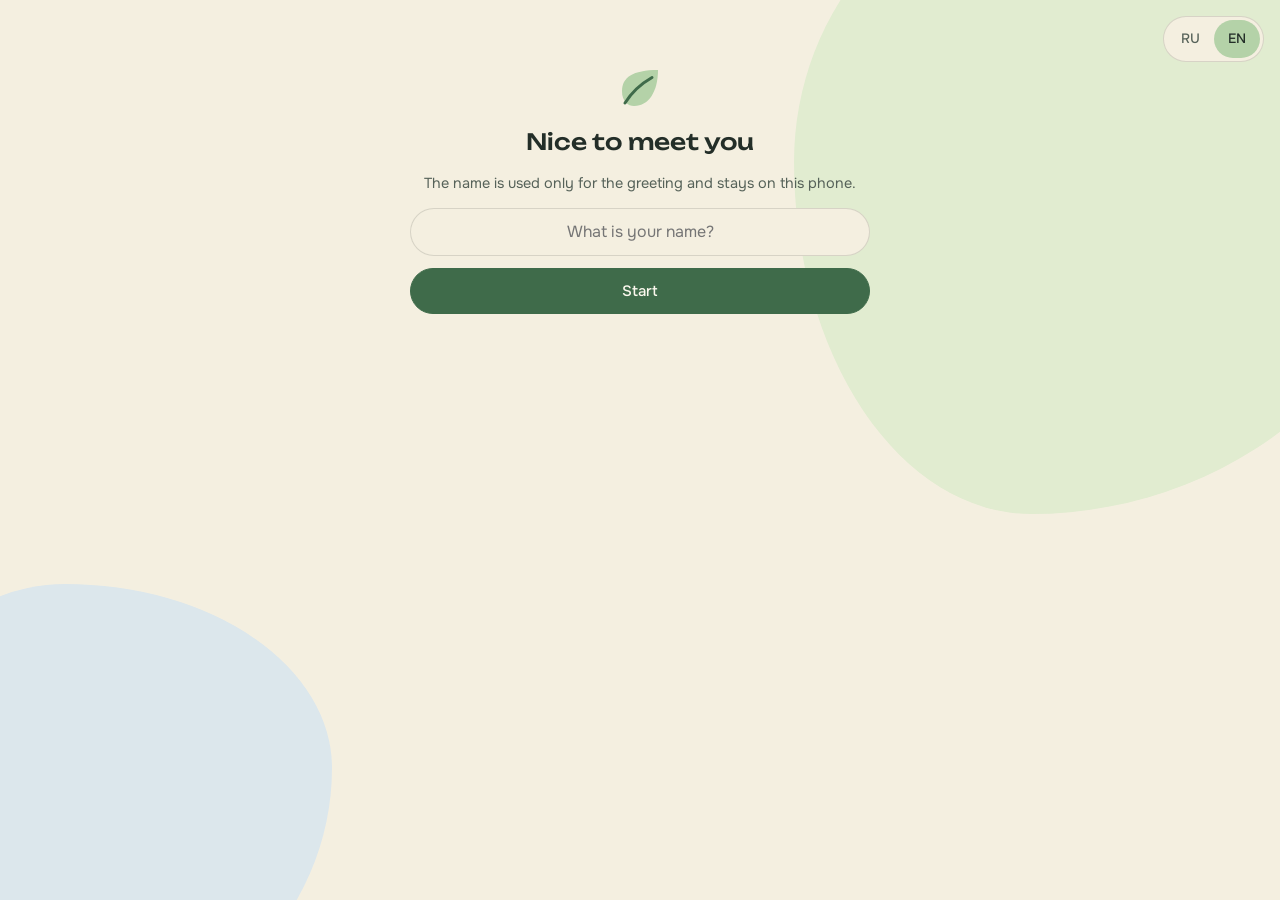
==== commit 67e36978: "Add files via upload" ====
--- a/index.html
+++ b/index.html
@@ -41,7 +41,6 @@
   <script src="js/sync.js"></script>
   <script src="js/account.js"></script>
   <script src="js/auth-ui.js"></script>
-  <script src="js/keyboard.js"></script>
   <script src="js/pwd.js"></script>
   <script src="js/yandex.js"></script>
   <script src="js/view-today.js"></script>
--- a/css/app.css
+++ b/css/app.css
@@ -363,7 +363,7 @@
 @media (max-width: 899px) { #toast { bottom: calc(var(--tab-h) + var(--sab) + 16px); } }
 
 /* ---------- вход: PIN и знакомство ---------- */
-.gate { position: fixed; inset: 0; z-index: 60; display: grid; place-items: center; padding: 24px; overflow-y: auto; overflow-x: hidden; overscroll-behavior: none; background: var(--bg); }
+.gate { position: fixed; inset: 0; z-index: 60; display: flex; justify-content: center; align-items: flex-start; padding: calc(var(--sat) + 8px) 24px calc(var(--sab) + 16px); overflow-y: auto; overflow-x: hidden; overscroll-behavior: none; background: var(--bg); }
 .blob { position: absolute; pointer-events: none; border-radius: 42% 58% 63% 37% / 45% 40% 60% 55%; animation: morph 16s ease-in-out infinite alternate, drift 28s ease-in-out infinite alternate; }
 .blob.b1 { width: min(70vw, 640px); aspect-ratio: 1; background: var(--tint-sage); right: -12%; top: -14%; }
 .blob.b2 { width: min(52vw, 460px); aspect-ratio: 1; background: var(--tint-mist); left: -10%; bottom: -16%; animation-delay: -6s, -9s; }
@@ -371,8 +371,8 @@
 @keyframes drift { 0% { transform: translate(0, 0) rotate(0); } 100% { transform: translate(24px, 30px) rotate(14deg); } }
 .gate-lang { position: absolute; top: calc(16px + var(--sat)); right: 16px; z-index: 2; background: var(--bg); }
 .gate-card {
-  position: relative; z-index: 1; width: min(420px, 100%); padding: clamp(26px, 5vw, 40px); background: var(--surface); border: 1px solid var(--line);
-  border-radius: 60px 24px 60px 24px; display: flex; flex-direction: column; align-items: center; gap: 16px; text-align: center;
+  position: relative; z-index: 1; width: min(460px, 100%); padding: 56px 0 24px; background: none; border: 0;
+  border-radius: 0; display: flex; flex-direction: column; align-items: center; gap: 16px; text-align: center;
 }
 .gate-card h1 { font-family: var(--display); font-weight: 500; font-size: 1.4rem; line-height: 1.25; }
 .gate-card > div { width: 100%; display: flex; flex-direction: column; gap: 14px; align-items: center; }
@@ -444,7 +444,6 @@
 .auth-form { display: flex; flex-direction: column; gap: 14px; margin-top: 14px; text-align: left; }
 .auth-holder .seg { margin-top: 4px; }
 .gate-card .auth-form input, .gate-card .auth-form select { text-align: left; }
-.gate-card { max-height: 100dvh; overflow-y: auto; }
 .btn.wide { width: 100%; justify-content: center; }
 .fields-2.off { opacity: .5; }
 
@@ -550,49 +549,6 @@
 .mini-ev-t { font-size: .74rem; color: var(--muted); }
 .mini-ev-n { font-size: .88rem; overflow-wrap: anywhere; }
 
-/* собственная клавиатура в стиле iPhone: светлая и тёмная */
-.vkb {
-  --kb-bg: #D1D4D9; --kb-key: #FFFFFF; --kb-fn: #AEB3BE; --kb-text: #000; --kb-shadow: #898A8D; --kb-blue: #007AFF; --kb-bar: #D1D4D9; --kb-pop: #FFFFFF;
-  position: fixed; left: 0; right: 0; bottom: 0; z-index: 100; max-width: 640px; margin: 0 auto;
-  background: var(--kb-bg); color: var(--kb-text); font-family: -apple-system, BlinkMacSystemFont, "SF Pro Text", system-ui, "Segoe UI", Roboto, sans-serif;
-  touch-action: none; user-select: none; -webkit-user-select: none; -webkit-touch-callout: none; -webkit-tap-highlight-color: transparent;
-}
-@media (prefers-color-scheme: dark) { .vkb { --kb-bg: #2B2B2D; --kb-key: #6B6B6D; --kb-fn: #454547; --kb-text: #fff; --kb-shadow: #1A1A1B; --kb-bar: #2B2B2D; --kb-pop: #6B6B6D; } }
-.vkb[hidden] { display: none; }
-.vkb-bar { height: 44px; display: flex; justify-content: flex-end; align-items: center; padding: 0 16px; background: var(--kb-bar); border-top: .5px solid rgba(0,0,0,.25); }
-.vkb-done { padding: 10px 6px; color: var(--kb-blue); font-size: 17px; font-weight: 600; cursor: pointer; }
-.vkb-keys { display: flex; flex-direction: column; gap: 11px; padding: 8px 3px calc(8px + var(--sab)); }
-.kr { display: flex; gap: 6px; justify-content: center; }
-.kr.r2 { padding: 0 5%; }
-.kr.r3 { gap: 6px; }
-.k { flex: 1 1 0; min-width: 0; height: 42px; border-radius: 5px; background: var(--kb-key); color: var(--kb-text); box-shadow: 0 1px 0 var(--kb-shadow);
-  display: grid; place-items: center; font-size: 23px; font-weight: 400; line-height: 1; cursor: pointer; position: relative; }
-.k.down { background: var(--kb-fn); }
-.k-fn { background: var(--kb-fn); font-size: 16px; }
-.k-fn.down, .k-fn.on { background: var(--kb-key); }
-.k-wide { flex: 1.45 1 0; }
-.k-small { font-size: 16px; }
-.k-mode { flex: 1.25 1 0; }
-.k-globe { flex: 1.25 1 0; }
-.k-space { flex: 5.5 1 0; font-size: 16px; }
-.k-ret { flex: 2.4 1 0; font-size: 16px; }
-.k-go { background: var(--kb-blue); color: #fff; box-shadow: 0 1px 0 rgba(0,0,0,.35); font-size: 16px; }
-.k-go.down { background: #005FCC; }
-.kr.num .k { height: 46px; font-size: 26px; }
-.kpop { position: absolute; z-index: 5; display: flex; justify-content: center; align-items: center; height: 56px; background: var(--kb-pop); color: var(--kb-text);
-  border-radius: 10px; font-size: 32px; box-shadow: 0 2px 10px rgba(0,0,0,.3); pointer-events: none; }
-.kpop span { display: grid; place-items: center; min-width: 100%; }
-.kpop.kalts { gap: 2px; padding: 4px; pointer-events: none; }
-.kpop.kalts .alt { min-width: 36px; height: 46px; border-radius: 6px; font-size: 26px; }
-.kpop.kalts .alt.on { background: var(--kb-blue); color: #fff; }
-dialog .vkb { position: fixed; }
-body.kb-open { --kbp: calc(var(--kb-h, 0px) + 24px); }
-body.kb-open #view { padding-bottom: var(--kbp); }
-body.kb-open .tabbar { display: none; }
-body.kb-open .ai { bottom: var(--kb-h, 0px); max-height: calc(100dvh - var(--kb-h, 0px) - 8px); }
-body.kb-open .ai.fs { height: calc(100dvh - var(--kb-h, 0px)); }
-body.kb-open dialog.sheet { margin-bottom: var(--kb-h, 0px); max-height: calc(100dvh - var(--kb-h, 0px) - 12px); }
-body.kb-open #toast { bottom: calc(var(--kb-h, 0px) + 12px); }
 
 /* ===== v0.5.1: без верхней панели, плавающие кнопки, сворачиваемые настройки ===== */
 .top { position: static; min-height: 0; height: 0; padding: 0; background: none; backdrop-filter: none; -webkit-backdrop-filter: none; overflow: visible; }
@@ -602,7 +558,6 @@
 .fab { width: 48px; height: 48px; border-radius: 50%; border: 1px solid var(--line); background: var(--surface); color: var(--ink); display: grid; place-items: center; padding: 0; cursor: pointer; box-shadow: 0 8px 22px -10px color-mix(in srgb, var(--ink) 55%, transparent); }
 .fab .ic { stroke: var(--leaf); width: 22px; height: 22px; }
 .ai-fab { background: var(--tint-sage); }
-body.kb-open .fabs { display: none; }
 
 .mini-wrap.solo { grid-template-columns: minmax(0, 1fr); }
 .mini-wrap.solo .mini-day { min-height: 38px; font-size: .95rem; }
@@ -614,7 +569,6 @@
 details.fold > summary .ic { flex: none; color: var(--muted); transition: transform .2s; }
 details.fold[open] > summary .ic { transform: rotate(90deg); }
 details.fold > .fold-body { display: flex; flex-direction: column; gap: 14px; padding: 0 22px 22px; }
-.vkb-bar .k.vkb-done { flex: none; height: auto; display: block; background: none; box-shadow: none; font-size: 17px; }
 .rec-key { font-family: ui-monospace, SFMono-Regular, Menlo, Consolas, monospace; font-size: 1.15rem; letter-spacing: .06em; line-height: 1.6; padding: 14px 16px; border-radius: 16px; background: var(--tint-sage); word-break: break-all; text-align: center; user-select: all; }
 .member-name .fp { font-size: .72rem; letter-spacing: .03em; }
 .auth-form h3 { font-family: var(--display); font-weight: 500; font-size: 1.1rem; }
@@ -623,10 +577,17 @@
 html, body { overscroll-behavior: none; }
 dialog.sheet, .gate-card { overscroll-behavior: contain; }
 .gate::before, .gate::after { content: ''; }
-.gate > .gate-card { margin: auto; }
+.gate > .gate-card { margin: 0 auto; }
 input, textarea, select { font-size: max(16px, 1em); }
 .pw-wrap { position: relative; display: block; width: 100%; }
 .pw-wrap > input { width: 100%; padding-right: 46px; }
 .pw-eye { position: absolute; right: 2px; top: 50%; transform: translateY(-50%); width: 42px; height: 42px; display: grid; place-items: center; background: none; border: 0; color: var(--muted); cursor: pointer; border-radius: 10px; }
 .pw-eye[aria-pressed="true"] { color: var(--accent, currentColor); }
 .auth-check { margin-top: 10px; text-align: center; }
+
+.field input, .field select, .field textarea, .gate-form input, .ai-form input { line-height: 1.3; caret-color: var(--leaf); }
+details.fold { width: 100%; box-sizing: border-box; }
+details.fold > summary { box-sizing: border-box; height: 60px; line-height: 1.2; }
+details.fold > summary > span:first-child { flex: 1; min-width: 0; overflow: hidden; text-overflow: ellipsis; white-space: nowrap; text-align: left; }
+.folds { align-items: stretch; }
+details.fold, details.fold.c1, details.fold.c2, details.fold.c3, details.fold.c4, details.fold.c5 { border-radius: 20px; background: var(--surface); border: 1px solid var(--line); }
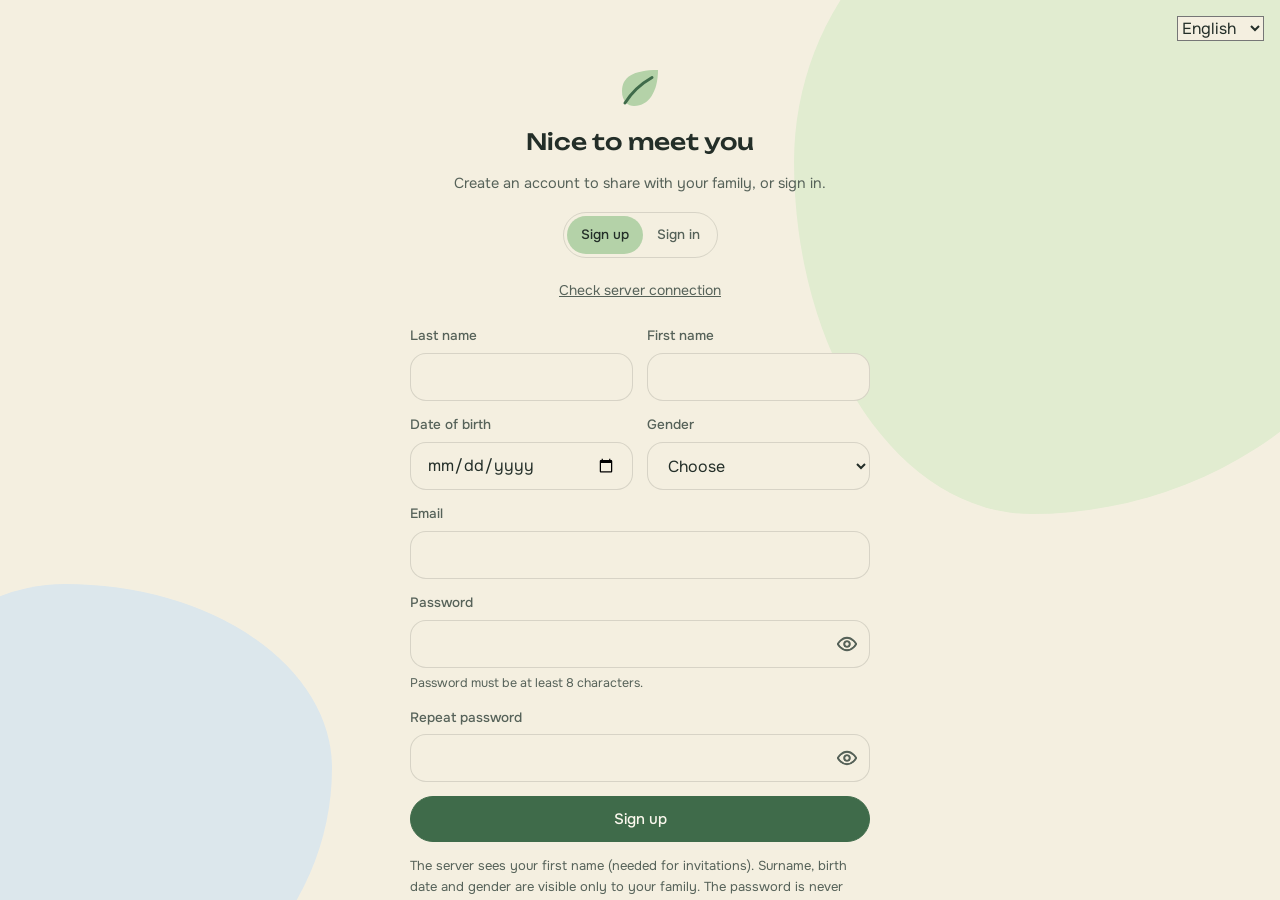
==== commit c8f214f0: "Add files via upload" ====
--- a/index.html
+++ b/index.html
@@ -8,6 +8,7 @@
   <meta name="theme-color" content="#F4EFE0" media="(prefers-color-scheme: light)">
   <meta name="theme-color" content="#131A16" media="(prefers-color-scheme: dark)">
   <meta name="color-scheme" content="light dark">
+  <script>(function(){try{var v=JSON.parse(localStorage.getItem("cl_ui")||"{}"),r=document.documentElement,d=v.theme==="dark"||((!v.theme||v.theme==="auto")&&window.matchMedia&&matchMedia("(prefers-color-scheme: dark)").matches);r.setAttribute("data-scheme",d?"dark":"light");if(v.a11y&&v.a11y!=="none")r.setAttribute("data-a11y",v.a11y);if(v.text==="large")r.setAttribute("data-text","large")}catch(e){}})();</script>
   <meta name="mobile-web-app-capable" content="yes">
   <meta name="apple-mobile-web-app-capable" content="yes">
   <meta name="apple-mobile-web-app-title" content="Comfortable life">
@@ -34,7 +35,13 @@
 
   <script src="config.js"></script>
   <script src="js/i18n.js"></script>
+  <script src="js/i18n-ext.js"></script>
+<script src="js/lang-es.js"></script>
+<script src="js/lang-fr.js"></script>
+<script src="js/lang-it.js"></script>
+<script src="js/lang-zh.js"></script>
   <script src="js/store.js"></script>
+  <script src="js/theme.js"></script>
   <script src="js/ui.js"></script>
   <script src="js/logic.js"></script>
   <script src="js/e2e.js"></script>
--- a/css/app.css
+++ b/css/app.css
@@ -28,14 +28,12 @@
   --sar: env(safe-area-inset-right, 0px);
   color-scheme: light;
 }
-@media (prefers-color-scheme: dark) {
-  :root {
+  :root[data-scheme="dark"] {
     --bg: #131A16; --bg-2: #161E19; --bg-3: #151D1C; --surface: #1D2823; --ink: #ECE9DA; --muted: #A5B0A7;
     --sage: #4F7A55; --leaf: #A9CF9E; --mist: #4F6E80; --mist-ink: #ABC5D4; --tint-sage: #223228; --tint-mist: #1E2D36;
     --wild: #0F1A13; --wild-ink: #EBEEDD; --wild-accent: #B9D6A0; --line: rgba(236, 233, 218, 0.16); --warn: #E3A184;
     color-scheme: dark;
   }
-}
 
 * { box-sizing: border-box; }
 [hidden] { display: none !important; }
@@ -591,3 +589,36 @@
 details.fold > summary > span:first-child { flex: 1; min-width: 0; overflow: hidden; text-overflow: ellipsis; white-space: nowrap; text-align: left; }
 .folds { align-items: stretch; }
 details.fold, details.fold.c1, details.fold.c2, details.fold.c3, details.fold.c4, details.fold.c5 { border-radius: 20px; background: var(--surface); border: 1px solid var(--line); }
+
+.eco-sub { display: flex; flex-direction: column; gap: 10px; padding-bottom: 14px; margin-bottom: 4px; border-bottom: 1px solid var(--line); }
+.eco-sub h2 { font-size: 1.05rem; }
+.eco-sub .btn-row .btn { flex: 1 1 auto; white-space: normal; text-align: center; padding: 10px 16px; }
+.eco-row small { display: block; }
+
+.yctl { display: flex; flex-direction: column; gap: 10px; }
+.ysens { display: flex; flex-wrap: wrap; gap: 8px; }
+.chip { display: inline-flex; flex-direction: column; padding: 6px 12px; border-radius: 14px; background: var(--tint-mist); line-height: 1.25; }
+.chip small { font-size: 11.5px; color: var(--muted); }
+.chip b { font-weight: 600; font-variant-numeric: tabular-nums; }
+.yrow { display: flex; flex-direction: column; gap: 4px; }
+.yrow-sw { flex-direction: row; align-items: center; justify-content: space-between; }
+.ylbl { font-size: 13px; color: var(--muted); }
+.dev-sel { width: 100%; min-height: 44px; padding: 0 12px; border-radius: 14px; border: 1px solid var(--line); background: var(--bg); }
+.raw-dev { display: flex; flex-direction: column; padding: 8px 0; border-bottom: 1px solid var(--line); } .raw-dev small { overflow-wrap: anywhere; }
+
+/* доступность: для дальтоников (синий и оранжевый вместо зелёного и красного), высокая контрастность, крупный текст */
+:root[data-a11y="cb"] { --bg: #F7F5F0; --bg-2: #F2F1EC; --bg-3: #EFEEEA; --surface: #FFFFFF; --ink: #1A1F24; --muted: #46525E; --sage: #A9CBEA; --leaf: #0B5CAD; --mist: #F0B56B; --mist-ink: #7A3E00;
+  --tint-sage: #DCE9F5; --tint-mist: #FBE6C8; --wild: #12385F; --wild-ink: #EEF3F8; --wild-accent: #9CC3E6; --line: rgba(26, 31, 36, .22); --warn: #B04A00; }
+:root[data-a11y="cb"][data-scheme="dark"] { --bg: #12161B; --bg-2: #151A20; --bg-3: #141920; --surface: #1C232B; --ink: #ECEFF3; --muted: #AAB4BF; --sage: #2F5F8F; --leaf: #7DB7F0; --mist: #8A6A3A; --mist-ink: #F0C58A;
+  --tint-sage: #1F3447; --tint-mist: #3A2E1B; --wild: #0E2438; --wild-ink: #EBF1F7; --wild-accent: #9CC3E6; --line: rgba(236, 239, 243, .22); --warn: #F0A060; }
+:root[data-a11y="contrast"] { --bg: #FFFFFF; --bg-2: #FFFFFF; --bg-3: #FFFFFF; --surface: #FFFFFF; --ink: #000000; --muted: #1A1A1A; --sage: #BFD7FF; --leaf: #003C8F; --mist: #FFE08A; --mist-ink: #000000;
+  --tint-sage: #E8F0FF; --tint-mist: #FFF3CC; --wild: #000000; --wild-ink: #FFFFFF; --wild-accent: #FFE08A; --line: #000000; --warn: #A30000; }
+:root[data-a11y="contrast"][data-scheme="dark"] { --bg: #000000; --bg-2: #000000; --bg-3: #000000; --surface: #000000; --ink: #FFFFFF; --muted: #F0F0F0; --sage: #003C8F; --leaf: #FFE600; --mist: #4A3F00; --mist-ink: #FFFFFF;
+  --tint-sage: #0A1F40; --tint-mist: #2B2500; --wild: #000000; --wild-ink: #FFFFFF; --wild-accent: #FFE600; --line: #FFFFFF; --warn: #FF9E80; }
+:root[data-a11y="contrast"] .card, :root[data-a11y="contrast"] .device, :root[data-a11y="contrast"] details.fold, :root[data-a11y="contrast"] .row, :root[data-a11y="contrast"] .btn { border-width: 2px; }
+:root[data-a11y="contrast"] .blob { display: none; }
+:root[data-text="large"] body { zoom: 1.18; }
+.note-resp{flex:1 1 100%;padding:0 8px 10px 12px}
+article.note{flex-wrap:wrap}
+.resp-list,.notif-list{list-style:none;margin:0 0 8px;padding:0;display:grid;gap:4px}
+.pills .icon-btn{margin-left:-6px}
